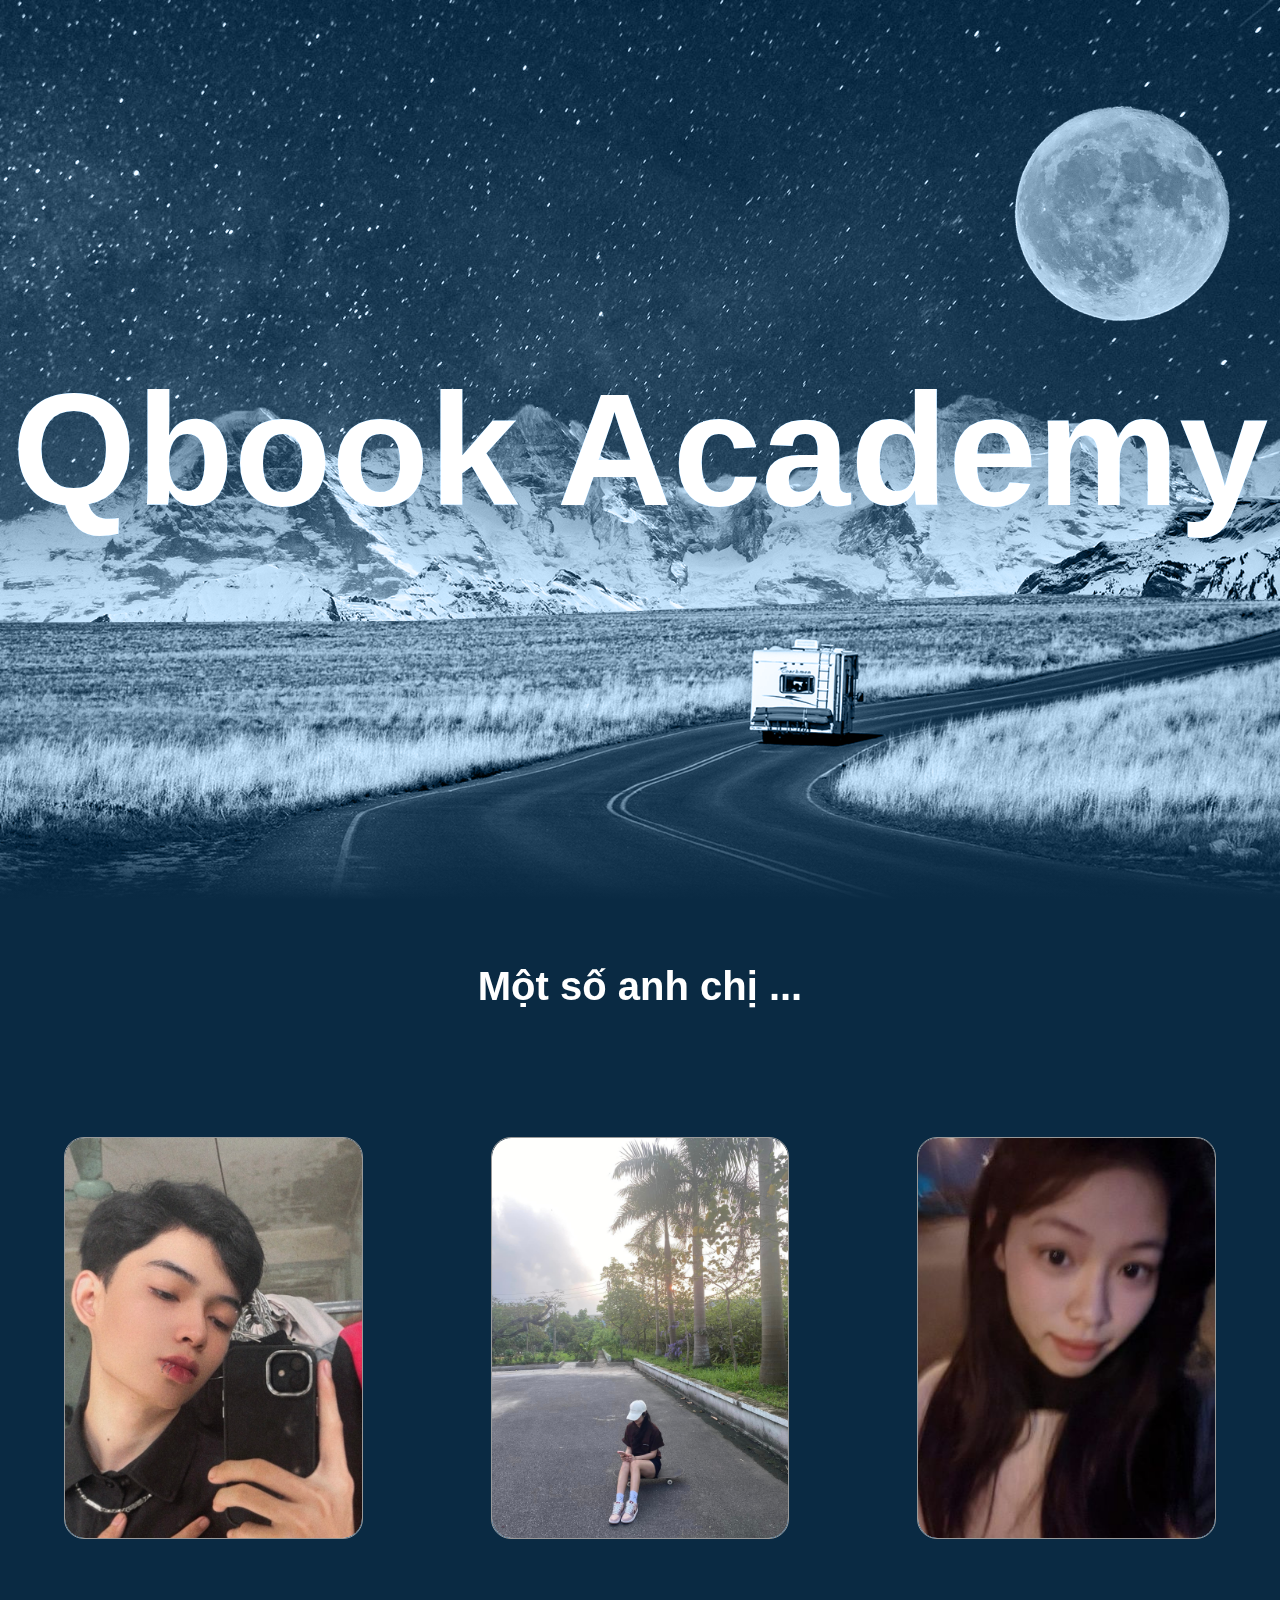
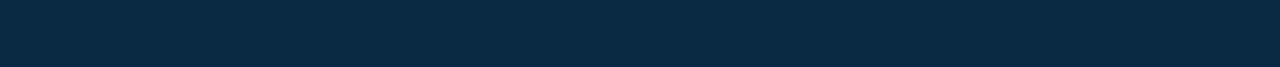
==== index.html @ 32a4f983 "first convert web" ====
<!DOCTYPE html>
<html lang="en">
    <head>
        <meta charset="UTF-8">
        <meta name="viewport" content="width=device-width, initial-scale=1.0">
        <title>Home - Qbook Academy</title>
        <link rel="stylesheet" href="./access/styles.css">
        <link rel="stylesheet" href="./access/fonts/fontawesome-free-6.5.2-web/css/all.min.css">
    </head>
    <body>
        <section>
            <img src="./access/img/bg.jpg" id="bg">
            <img src="./access/img/moon.png" id="moon">
            <img src="./access/img/mountain.png" id="mountain">
            <img src="./access/img/road.png" id="road">
            <h2 id="text">Qbook Academy</h2>
        </section>
        <h2 class="text-introduce">Một số anh chị ...</h2>
        <div style="display: flex; justify-content: center; align-items: center; min-height: 70vh;">
            <div class="card">
                <div class="imgbx">
                    <img src="./access/img/nguyen-van-quy.jpeg" alt="">
                </div>
                <div class="content">
                    <div class="details">
                      <h2>Nguyễn Văn Quý <br><span>Lớp Trưởng Công Nghệ Thông Tin</span></h2>
                      <ul class="sci">
                        <li><a href="https://www.facebook.com/quyngdz24"><i class="fa-brands fa-facebook-f"></i></a></li>
                        <li><a href><i class="fa-brands fa-instagram"></i></a></li>
                        <li><a href><i class="fa-brands fa-linkedin-in"></i></a></li>
                        <li><a href><i class="fa-brands fa-tiktok"></i></a></li>
                      </ul>
                    </div>
                </div>
            </div>
            <div class="card">
                <div class="imgbx">
                    <img src="./access/img/hoang-ly-nit.jpg" alt="">
                </div>
                <div class="content">
                    <div class="details">
                      <h2>Hoàng Lý Lịch <br><span>Lớp Trưởng Kế Toán</span></h2>
                      <ul class="sci">
                        <li><a href="https://www.facebook.com/profile.php?id=100079300309359"><i class="fa-brands fa-facebook-f"></i></a></li>
                        <li><a href><i class="fa-brands fa-instagram"></i></a></li>
                        <li><a href><i class="fa-brands fa-tiktok"></i></a></li>
                        <li><a href><i class="fa-brands fa-linkedin-in"></i></a></li>
                      </ul>
                    </div>
                </div>
            </div>
            <div class="card">
                <div class="imgbx">
                    <img src="./access/img/dao-phuong-hoa.jpg" alt="dao-phuong-hoa">
                </div>
                <div class="content">
                    <div class="details">
                      <h2>Đào Phương Hoa <br><span>Lớp Trưởng Kĩ Thuật Điện</span></h2>
                      <ul class="sci">
                        <li><a href="https://www.facebook.com/phuonghoa04"><i class="fa-brands fa-facebook-f"></i></a></li>
                        <li><a href><i class="fa-brands fa-instagram"></i></a></li>
                        <li><a href><i class="fa-brands fa-tiktok"></i></a></li>
                        <li><a href><i class="fa-brands fa-linkedin-in"></i></a></li>
                      </ul>
                    </div>
                </div>
            </div>
        </div>
        <script src="script.js"></script>
    </body>
</html>
---- access/styles.css ----
/* trang 1 */
* {  
    margin: 0;
    padding: 0;
    font-family: 'Poppins', sans-serif;
}
body {
    background: #0a2a43;
    min-height: 1500px;
}
section {
    position: relative;
    width: 100%;
    height: 100vh;
    overflow: hidden;
    display: flex;
    justify-content: center;
    align-items: center;
}
section img {
    position: absolute;
    top: 0;
    left: 0;
    width: 100%;
    height: 100%;
    object-fit: cover;
    pointer-events: none;
}
section::before {
    content: '';
    position: absolute;
    bottom: 0;
    width: 100%;
    height: 100px;
    background: linear-gradient(to top, #0a2a43, transparent);
    z-index: 10000;
}
section::after {
    content: '';
    position: absolute;
    top: 0;
    left: 0;
    width: 100%;
    height: 100%;
    background: #0a2a43;
    z-index: 10000;
    mix-blend-mode: color;
}
#text {
    position: relative;
    color: #fff;
    font-family: 'Gill Sans', 'Gill Sans MT', Calibri, 'Trebuchet MS', sans-serif;
    font-style: bold;
    font-size: 10em;
    z-index: 1;
}
#road {
    z-index: 2;
}
.text-introduce {
    display: flex;
    justify-content: center;
    align-items: center;
    font-size: 40px;
    color: #fff;
    margin-top: 5%;
}
.card {
    position: relative;
    width: 300px;
    height: 400px;
    background: linear-gradient(to top, #0a5894, transparent);
    border-radius: 20px;
    overflow: hidden;
    border: 1px solid #999;
    margin: 10% 5% 10% 5%;
  }
  
.imgbx {
    position: absolute;
    top: 0;
    left: 0;
    width: 100%;
    height: 100%;
    background: #fff;
    transition: 0.5s;
    transform-origin: top;
    border-radius: 20px;
    overflow: hidden;
}
  
.imgbx img {
    position: absolute;
    top: 0;
    left: 0;
    width: 100%;
    height: 100%;
    object-fit: cover;
}
  
.card:hover .imgbx {
    transform: translateY(30px) scale(0.5);
}
  
.content {
    position: absolute;
    top: 0;
    left: 0;
    width: 100%;
    height: 100%;
    display: flex;
    justify-content: center;
    align-items: flex-end;
    transition: 0.5s;
    padding-bottom: 30px;
    transform: translateY(100%);
}
  
.card:hover .content {
    transform: translateY(0);
}
  
.content .details {
    display: flex;
    justify-content: center;
    align-items: center;
    flex-direction: column;
    text-align: center;
}
  
.content .details h2 {
    color: #fff;
    /* line-height: 1.2em; */
    font-weight: 500;
}
  
.content .details h2 span {
    font-size: 0.6em;
    font-weight: 400;
    color: #03a9f4;
}
  
.sci {
    position: relative;
    display: flex;
    margin: 5px 0 10px 0;
    gap: 8px;
}
  
.sci li {
    list-style: none;
    display: flex;
}
  
.sci li a {
    width: 40px;
    height: 40px;
    display: flex;
    justify-content: center;
    align-items: center;
    background: #294d69;
    font-size: 1.5em;
    border-radius: 50%;
    color: #fff;
    text-decoration: none;
    transition: 0.5s;
}
  
.sci li a:hover {
    background: #03a9f4;
    transform: rotate(360deg);
}
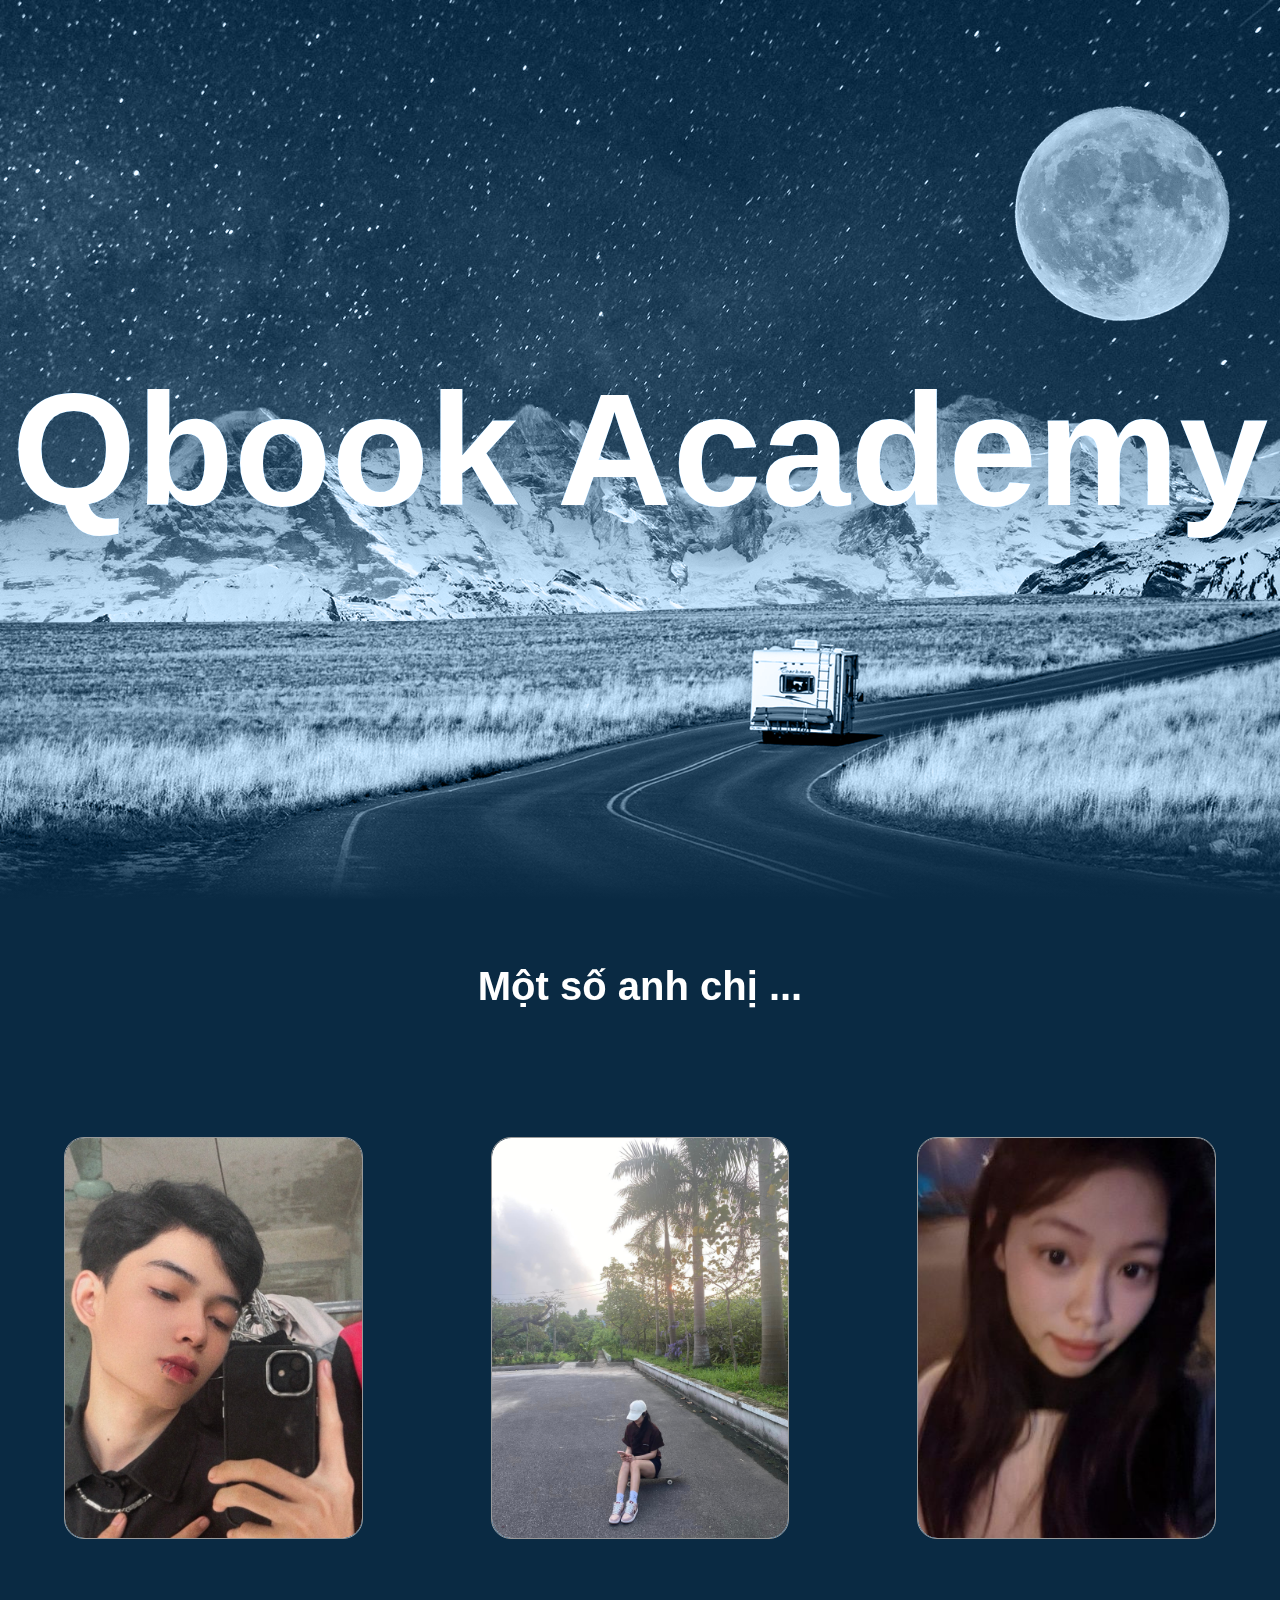
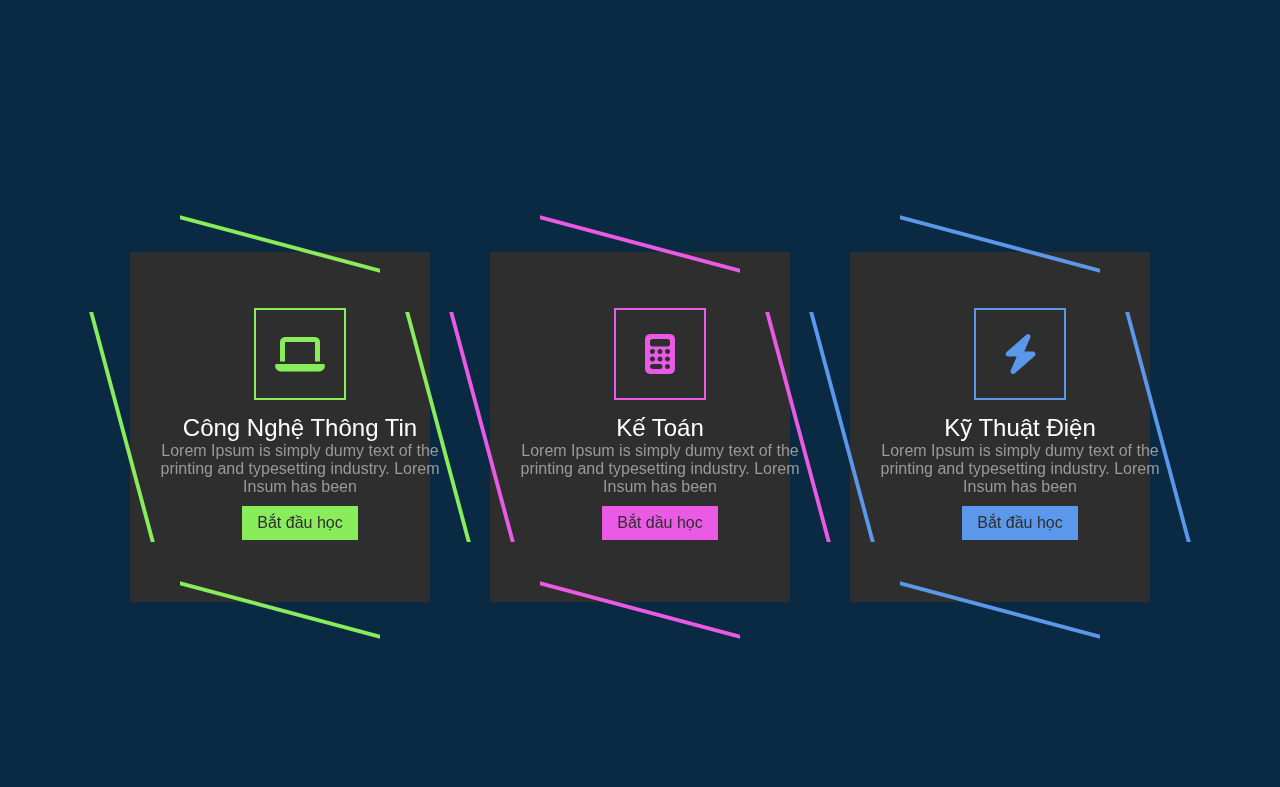
==== commit 3b48ab1b: "first convert web 1" ====
--- a/index.html
+++ b/index.html
@@ -8,6 +8,7 @@
         <link rel="stylesheet" href="./access/fonts/fontawesome-free-6.5.2-web/css/all.min.css">
     </head>
     <body>
+        <!-- heading beautifull -->
         <section>
             <img src="./access/img/bg.jpg" id="bg">
             <img src="./access/img/moon.png" id="moon">
@@ -15,6 +16,8 @@
             <img src="./access/img/road.png" id="road">
             <h2 id="text">Qbook Academy</h2>
         </section>
+
+        <!-- he and she -->
         <h2 class="text-introduce">Một số anh chị ...</h2>
         <div style="display: flex; justify-content: center; align-items: center; min-height: 70vh;">
             <div class="card">
@@ -33,6 +36,7 @@
                     </div>
                 </div>
             </div>
+
             <div class="card">
                 <div class="imgbx">
                     <img src="./access/img/hoang-ly-nit.jpg" alt="">
@@ -49,6 +53,7 @@
                     </div>
                 </div>
             </div>
+
             <div class="card">
                 <div class="imgbx">
                     <img src="./access/img/dao-phuong-hoa.jpg" alt="dao-phuong-hoa">
@@ -66,6 +71,45 @@
                 </div>
             </div>
         </div>
+
+        <!-- course for students -->
+        <div class="main-course">
+            <div class="container-course">
+                <div class="box" style="--clr: #89ec5b;">
+                    <div class="content-cs">
+                        <div class="icon-cs"><i class="fa-solid fa-laptop"></i></div>
+                        <div class="text-cs">
+                            <h3>Công Nghệ Thông Tin</h3>
+                            <p>Lorem Ipsum is simply dumy text of the printing and typesetting industry. Lorem Insum has been</p>
+                            <a href="#">Bắt đầu học</a>
+                        </div>
+                    </div>
+                </div>
+    
+                <div class="box" style="--clr: #eb5ae5;">
+                    <div class="content-cs">
+                        <div class="icon-cs"><i class="fa-solid fa-calculator"></i></div>
+                        <div class="text-cs">
+                            <h3>Kế Toán</h3>
+                            <p>Lorem Ipsum is simply dumy text of the printing and typesetting industry. Lorem Insum has been</p>
+                            <a href="#">Bắt dầu học</a>
+                        </div>
+                    </div>
+                </div>
+    
+                <div class="box" style="--clr: #5b98eb;">
+                    <div class="content-cs">
+                        <div class="icon-cs"><i class="fa-solid fa-bolt"></i></div>
+                        <div class="text-cs">
+                            <h3>Kỹ Thuật Điện</h3>
+                            <p>Lorem Ipsum is simply dumy text of the printing and typesetting industry. Lorem Insum has been</p>
+                            <a href="#">Bắt đầu học</a>
+                        </div>
+                    </div>
+                </div>
+            </div>
+        </div>
+
         <script src="script.js"></script>
     </body>
 </html>--- a/access/styles.css
+++ b/access/styles.css
@@ -169,4 +169,116 @@
 .sci li a:hover {
     background: #03a9f4;
     transform: rotate(360deg);
+}
+.main-course {
+    display: flex;
+    justify-content: space-evenly;
+    align-items: center;
+    min-height: 80vh;
+}
+.container-course {
+    position: relative;
+    display: flex;
+    justify-content: center;
+    align-items: center;
+    flex-wrap: wrap;
+    /* padding: 60px 0; */
+    gap: 60px;
+}
+.container-course .box {
+    position: relative;
+    width: 300px;
+    height: 350px;
+    background: #2e2e2e;
+    justify-content: center;
+    align-items: center;
+}
+.container-course .box .content-cs {
+    position: relative;
+    display: flex;
+    justify-content: center;
+    align-items: center;
+    flex-direction: column;
+    text-align: center;
+    gap: 20px;
+    padding: 0 20px;
+    width: 100%;
+    height: 100%;
+    overflow: hidden;
+}
+.container-course .box .content-cs .icon-cs {
+    color: var(--clr);
+    width: 80px;
+    height: 80px;
+    box-shadow: 0 0 0 4px #2e2e2e, 0 0 0 6px var(--clr);
+    display: flex;
+    justify-content: center;
+    align-items: center;
+    font-size: 2.5em;
+    background: #2e2e2e;
+    transition: 0.5s ease-in-out;
+}
+.container-course .box:hover .content-cs .icon-cs {
+    box-shadow: 0 0 0 4px #2e2e2e, 0 0 0 300px var(--clr);
+    background: var(--clr);
+    color: #2e2e2e;
+}
+.container-course .box .content-cs .text-cs h3 {
+    font-size: 1.5em;
+    color: #fff;
+    font-weight: 500;
+    transition: 0.5s ease-in-out;
+}
+.container-course .box:hover .container-course .text-cs h3 {
+    color: #2e2e2e;
+}
+.container-course .box .content-cs .text-cs p {
+    color: #999;
+    transition: 0.5s ease-in-out;
+}
+.container-course .box:hover .content-cs .text-cs p {
+    color: #2e2e2e;
+}
+.container-course .box .content-cs .text-cs a {
+    position: relative;
+    background: var(--clr);
+    color: #2e2e2e;
+    padding: 8px 15px;
+    display: inline-block;
+    text-decoration: none;
+    font-weight: 500;
+    margin-top: 10px;
+    transition: 0.5s ease-in-out;
+}
+.container-course .box:hover .content-cs .text-cs a {
+    background: #2e2e2e;
+    color: var(--clr);
+}
+.container-course .box::before {
+    content: "";
+    position: absolute;
+    border-top: 4px solid var(--clr);
+    inset: -10px 50px;
+    border-bottom: 4px solid var(--clr);
+    z-index: 1;
+    transform: skewY(15deg);
+    transition: 0.5s ease-in-out;
+}
+.container-course .box:hover::before {
+    transform: skewY(0deg);
+    inset: -10px 40px;
+}
+.container-course .box::after {
+    content: "";
+    position: absolute;
+    border-right: 4px solid var(--clr);
+    inset: 60px -10px;
+    border-left: 4px solid var(--clr);
+    z-index: 1;
+    transform: skew(15deg);
+    transition: 0.5s ease-in-out;
+}
+.container-course .box:hover::after {
+    transform: skew(0deg);
+    inset: 40px -10px;
 }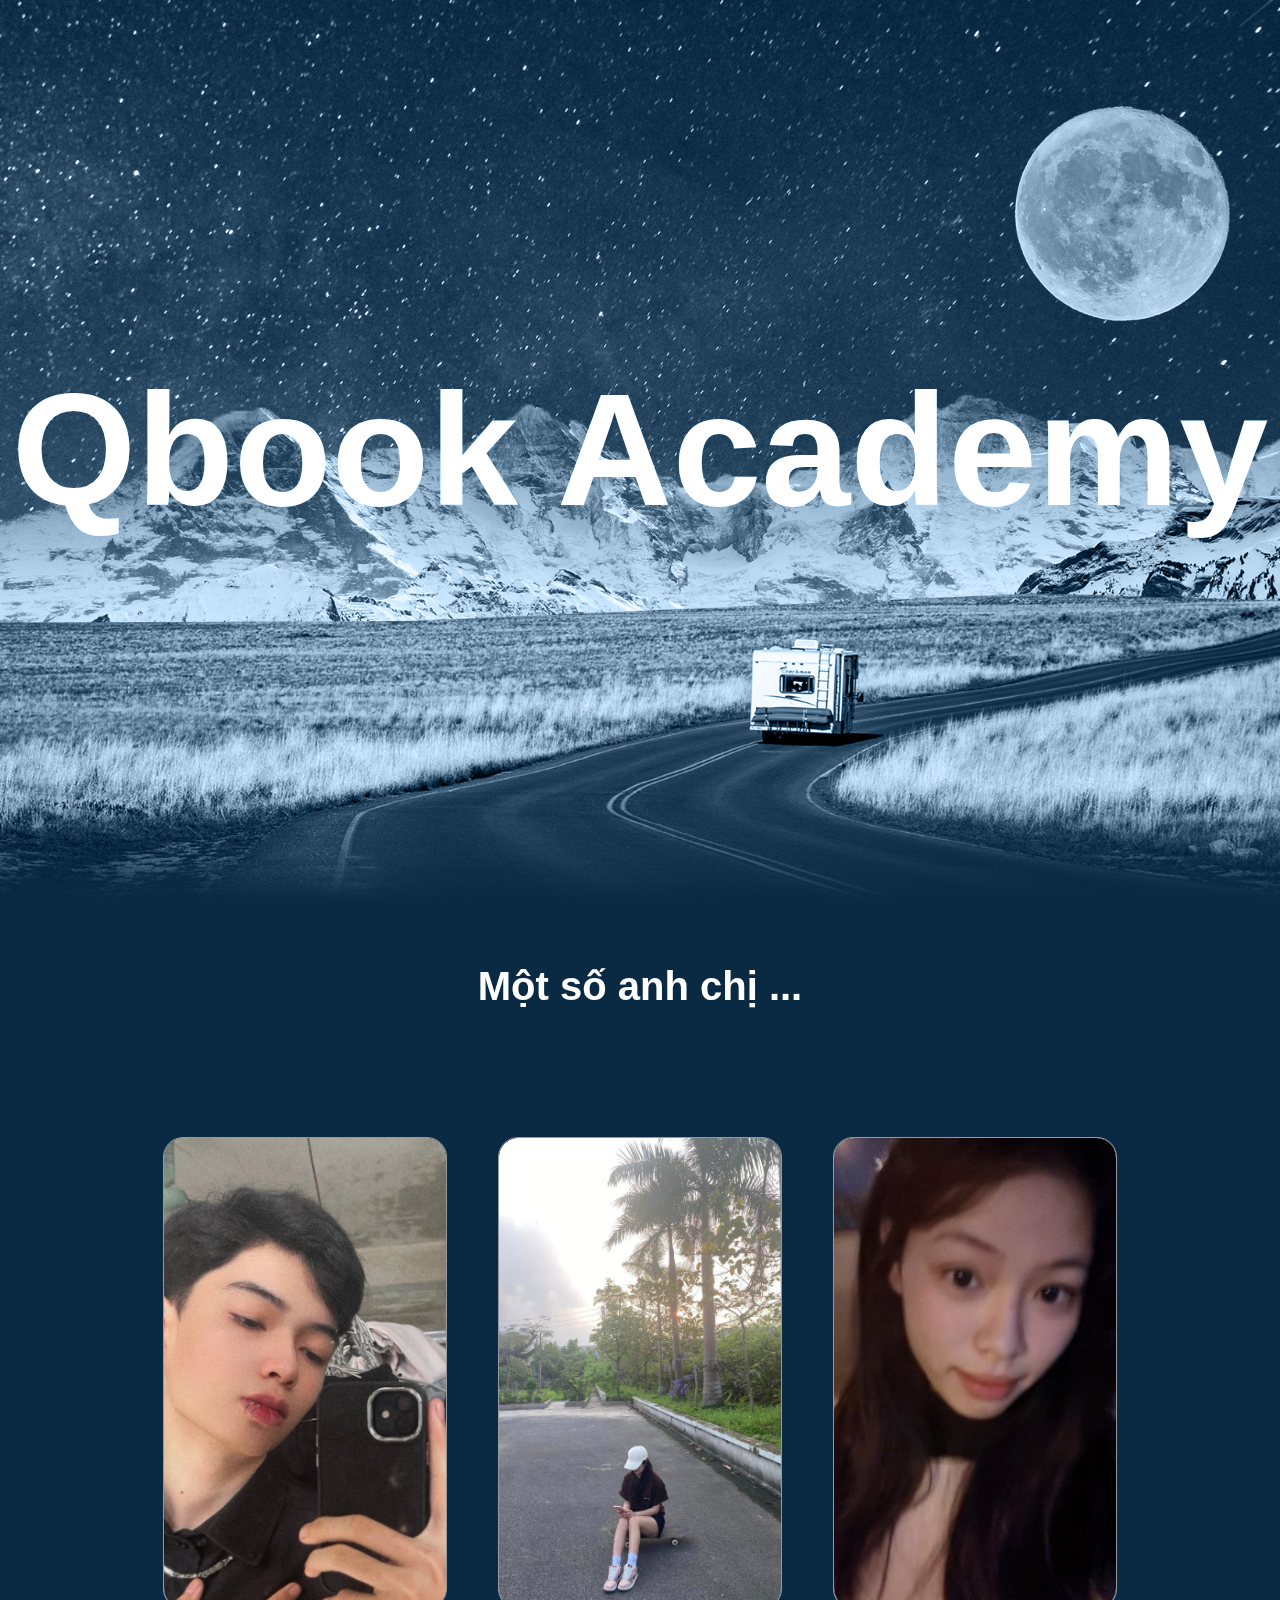
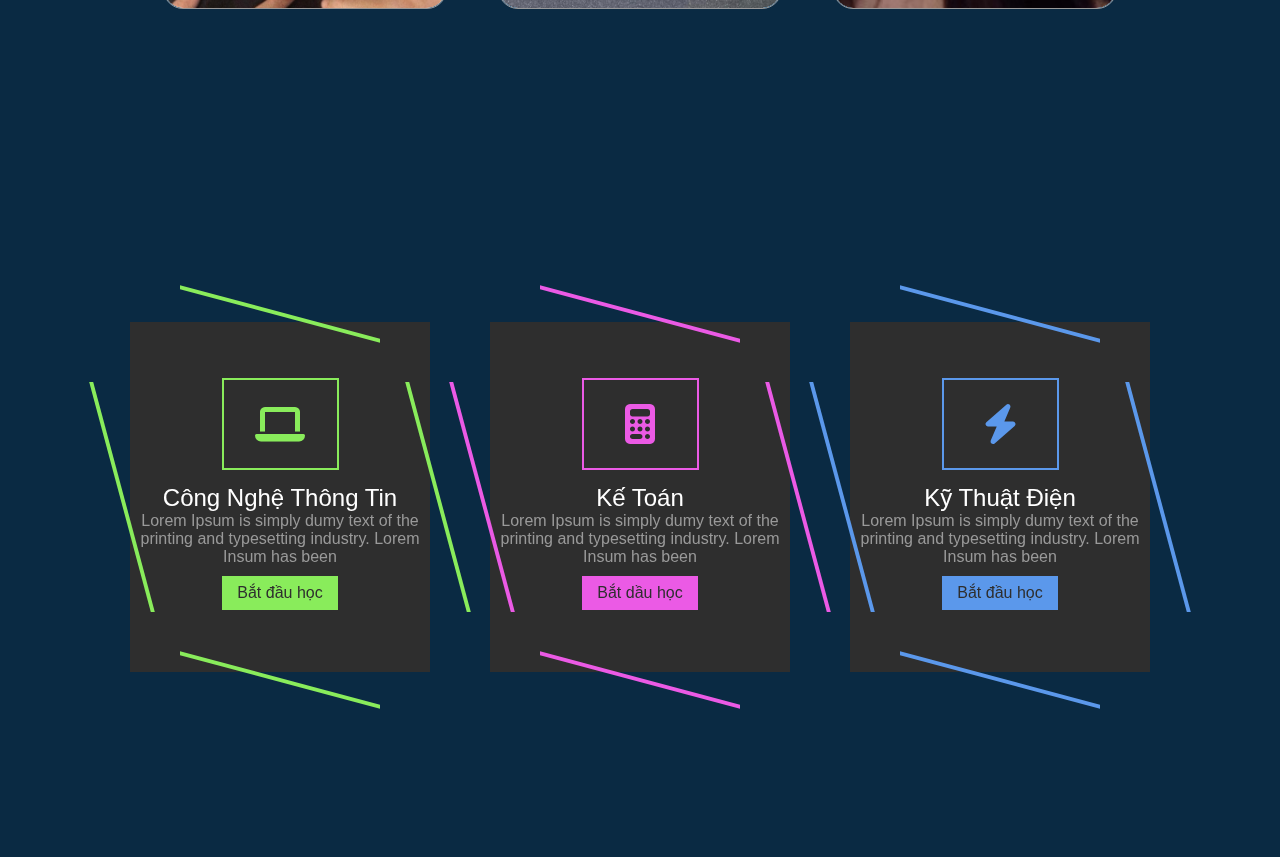
==== commit 62805d03: "upload source code" ====
--- a/index.html
+++ b/index.html
@@ -14,12 +14,12 @@
             <img src="./access/img/moon.png" id="moon">
             <img src="./access/img/mountain.png" id="mountain">
             <img src="./access/img/road.png" id="road">
-            <h2 id="text">Qbook Academy</h2>
+            <h2 id="text-hu">Qbook Academy</h2>
         </section>
 
         <!-- he and she -->
         <h2 class="text-introduce">Một số anh chị ...</h2>
-        <div style="display: flex; justify-content: center; align-items: center; min-height: 70vh;">
+        <div class="convert-card">
             <div class="card">
                 <div class="imgbx">
                     <img src="./access/img/nguyen-van-quy.jpeg" alt="">
--- a/access/styles.css
+++ b/access/styles.css
@@ -46,7 +46,7 @@
     z-index: 10000;
     mix-blend-mode: color;
 }
-#text {
+#text-hu {
     position: relative;
     color: #fff;
     font-family: 'Gill Sans', 'Gill Sans MT', Calibri, 'Trebuchet MS', sans-serif;
@@ -65,15 +65,21 @@
     color: #fff;
     margin-top: 5%;
 }
+.convert-card {
+    display: flex; 
+    justify-content: center; 
+    align-items: center; 
+    min-height: 70vh;
+}
 .card {
     position: relative;
-    width: 300px;
-    height: 400px;
+    width: 22%;
+    height: 470px;
     background: linear-gradient(to top, #0a5894, transparent);
     border-radius: 20px;
     overflow: hidden;
     border: 1px solid #999;
-    margin: 10% 5% 10% 5%;
+    margin: 10% 2%;
   }
   
 .imgbx {
@@ -182,7 +188,6 @@
     justify-content: center;
     align-items: center;
     flex-wrap: wrap;
-    /* padding: 60px 0; */
     gap: 60px;
 }
 .container-course .box {
@@ -190,8 +195,6 @@
     width: 300px;
     height: 350px;
     background: #2e2e2e;
-    justify-content: center;
-    align-items: center;
 }
 .container-course .box .content-cs {
     position: relative;
@@ -201,14 +204,13 @@
     flex-direction: column;
     text-align: center;
     gap: 20px;
-    padding: 0 20px;
     width: 100%;
     height: 100%;
     overflow: hidden;
 }
 .container-course .box .content-cs .icon-cs {
     color: var(--clr);
-    width: 80px;
+    width: 35%;
     height: 80px;
     box-shadow: 0 0 0 4px #2e2e2e, 0 0 0 6px var(--clr);
     display: flex;
@@ -281,4 +283,61 @@
 .container-course .box:hover::after {
     transform: skew(0deg);
     inset: 40px -10px;
+}
+/* Mobile: width < 740px */
+@media only screen and (max-width: 46.1875em) {
+    #text-hu {
+        font-size: 40px;
+    }
+    .text-introduce {
+        font-size: 20px;
+    }
+    .convert-card {
+        display: block;
+        margin: 20px 9%;
+    }    
+    .card {
+        width: 80%;
+        height: 350px;
+        margin: 20% 12% 25% 12%;
+    }
+    .container-course .box {
+        width: 240px;
+    }
+    .container-course .box .content-cs .text-cs h3 {
+        font-size: 20px;
+        margin-bottom: 10px;
+    }
+    .container-course .box .content-cs .text-cs p {
+        font-size: 12px;
+        line-height: 18px;
+    }
+    
+}
+/* Table: width >= 740px and width < 1024px */
+@media only screen and (min-width: 46.25em) and (max-width: 63.9375em) {
+    #text-hu {
+        font-size: 80px;
+    }
+    .text-introduce {
+        font-size: 40px;
+    }
+    .convert-card {
+        margin: 20px 9%;
+    }    
+    .card {
+        width: 80%;
+        height: 350px;
+    }
+    .container-course .box {
+        width: 260px;
+    }
+    .container-course .box .content-cs .text-cs h3 {
+        font-size: 20px;
+        margin-bottom: 10px;
+    }
+    .container-course .box .content-cs .text-cs p {
+        font-size: 16px;
+        line-height: 20px;
+    }
 }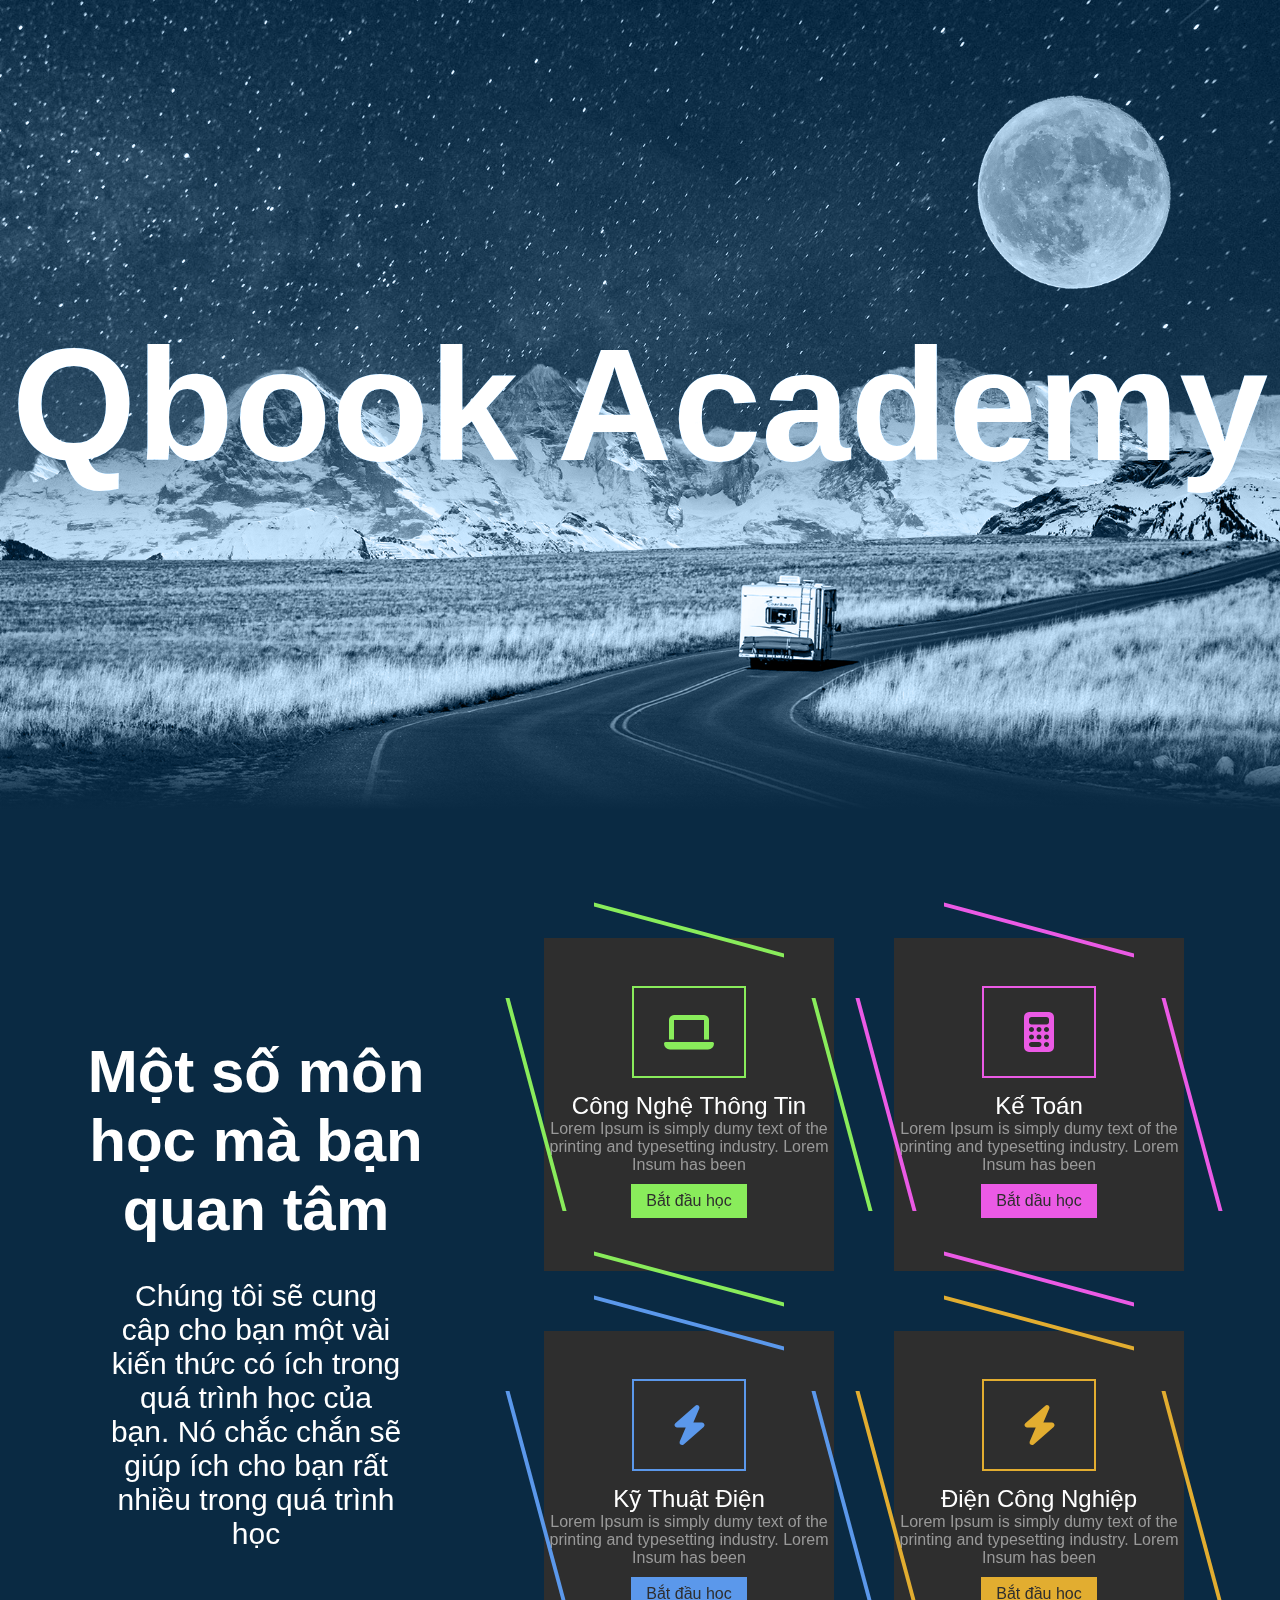
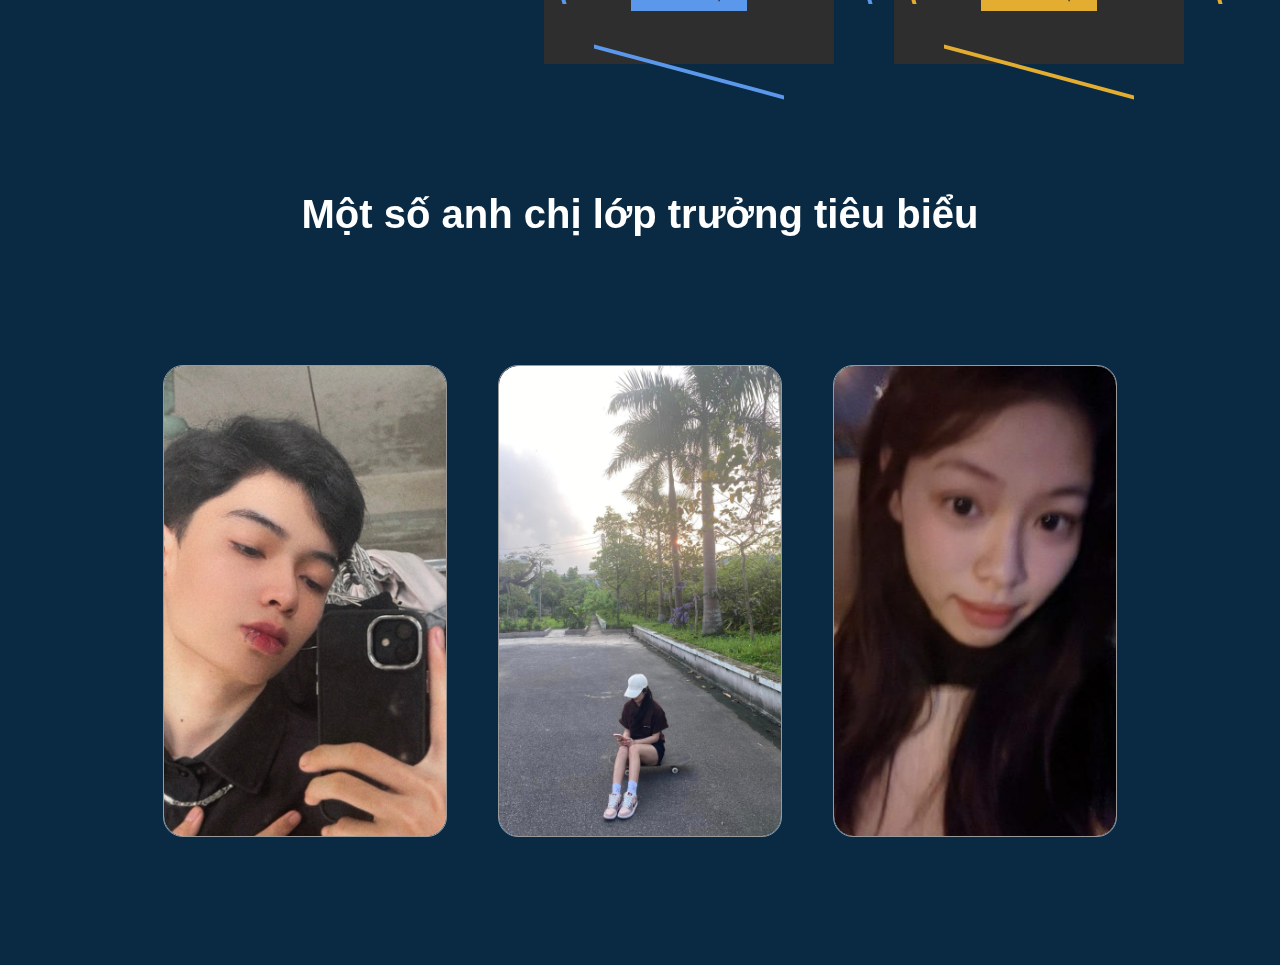
==== commit 02e4c417: "upload source code 2" ====
--- a/index.html
+++ b/index.html
@@ -16,9 +16,62 @@
             <img src="./access/img/road.png" id="road">
             <h2 id="text-hu">Qbook Academy</h2>
         </section>
+        
+        <!-- course for students -->
+        <div class="main-course">
+            <div class="text-course colum-4">
+                <h2>Một số môn học mà bạn quan tâm </h2>
+                <p>Chúng tôi sẽ cung câp cho bạn một vài kiến thức có ích trong quá trình học của bạn. 
+                    Nó chắc chắn sẽ giúp ích cho bạn rất nhiều trong quá trình học </p>
+            </div>
+            <div class="container-course colum-6">
+                <div class="box" style="--clr: #89ec5b;">
+                    <div class="content-cs">
+                        <div class="icon-cs"><i class="fa-solid fa-laptop"></i></div>
+                        <div class="text-cs">
+                            <h3>Công Nghệ Thông Tin</h3>
+                            <p>Lorem Ipsum is simply dumy text of the printing and typesetting industry. Lorem Insum has been</p>
+                            <a href="#">Bắt đầu học</a>
+                        </div>
+                    </div>
+                </div>
+                
+                <div class="box" style="--clr: #eb5ae5;">
+                    <div class="content-cs">
+                        <div class="icon-cs"><i class="fa-solid fa-calculator"></i></div>
+                        <div class="text-cs">
+                            <h3>Kế Toán</h3>
+                            <p>Lorem Ipsum is simply dumy text of the printing and typesetting industry. Lorem Insum has been</p>
+                            <a href="#">Bắt dầu học</a>
+                        </div>
+                    </div>
+                </div>
+                
+                <div class="box" style="--clr: #5b98eb;">
+                    <div class="content-cs">
+                        <div class="icon-cs"><i class="fa-solid fa-bolt"></i></div>
+                        <div class="text-cs">
+                            <h3>Kỹ Thuật Điện</h3>
+                            <p>Lorem Ipsum is simply dumy text of the printing and typesetting industry. Lorem Insum has been</p>
+                            <a href="#">Bắt đầu học</a>
+                        </div>
+                    </div>
+                </div>
+                <div class="box" style="--clr: #e2ad30;">
+                    <div class="content-cs">
+                        <div class="icon-cs"><i class="fa-solid fa-bolt"></i></div>
+                        <div class="text-cs">
+                            <h3>Điện Công Nghiệp</h3>
+                            <p>Lorem Ipsum is simply dumy text of the printing and typesetting industry. Lorem Insum has been</p>
+                            <a href="#">Bắt đầu học</a>
+                        </div>
+                    </div>
+                </div>
+            </div>
+        </div>
 
         <!-- he and she -->
-        <h2 class="text-introduce">Một số anh chị ...</h2>
+        <h2 class="text-introduce">Một số anh chị lớp trưởng tiêu biểu</h2>
         <div class="convert-card">
             <div class="card">
                 <div class="imgbx">
@@ -36,7 +89,7 @@
                     </div>
                 </div>
             </div>
-
+    
             <div class="card">
                 <div class="imgbx">
                     <img src="./access/img/hoang-ly-nit.jpg" alt="">
@@ -53,7 +106,7 @@
                     </div>
                 </div>
             </div>
-
+    
             <div class="card">
                 <div class="imgbx">
                     <img src="./access/img/dao-phuong-hoa.jpg" alt="dao-phuong-hoa">
@@ -71,45 +124,7 @@
                 </div>
             </div>
         </div>
-
-        <!-- course for students -->
-        <div class="main-course">
-            <div class="container-course">
-                <div class="box" style="--clr: #89ec5b;">
-                    <div class="content-cs">
-                        <div class="icon-cs"><i class="fa-solid fa-laptop"></i></div>
-                        <div class="text-cs">
-                            <h3>Công Nghệ Thông Tin</h3>
-                            <p>Lorem Ipsum is simply dumy text of the printing and typesetting industry. Lorem Insum has been</p>
-                            <a href="#">Bắt đầu học</a>
-                        </div>
-                    </div>
-                </div>
-    
-                <div class="box" style="--clr: #eb5ae5;">
-                    <div class="content-cs">
-                        <div class="icon-cs"><i class="fa-solid fa-calculator"></i></div>
-                        <div class="text-cs">
-                            <h3>Kế Toán</h3>
-                            <p>Lorem Ipsum is simply dumy text of the printing and typesetting industry. Lorem Insum has been</p>
-                            <a href="#">Bắt dầu học</a>
-                        </div>
-                    </div>
-                </div>
-    
-                <div class="box" style="--clr: #5b98eb;">
-                    <div class="content-cs">
-                        <div class="icon-cs"><i class="fa-solid fa-bolt"></i></div>
-                        <div class="text-cs">
-                            <h3>Kỹ Thuật Điện</h3>
-                            <p>Lorem Ipsum is simply dumy text of the printing and typesetting industry. Lorem Insum has been</p>
-                            <a href="#">Bắt đầu học</a>
-                        </div>
-                    </div>
-                </div>
-            </div>
-        </div>
-
+        
         <script src="script.js"></script>
     </body>
-</html>+    </html>--- a/access/styles.css
+++ b/access/styles.css
@@ -11,11 +11,12 @@
 section {
     position: relative;
     width: 100%;
-    height: 100vh;
+    height: 90vh;
     overflow: hidden;
     display: flex;
     justify-content: center;
     align-items: center;
+    margin-bottom: 50px;
 }
 section img {
     position: absolute;
@@ -178,10 +179,24 @@
 }
 .main-course {
     display: flex;
-    justify-content: space-evenly;
+    justify-content: center;
     align-items: center;
     min-height: 80vh;
-}
+    margin: 10% 0 10% 0;
+}
+.text-course h2 {
+    color: #fff;
+    font-size: 60px;
+    text-align: center;
+    margin: 0 6%;
+}
+.text-course p {
+    color: #fff;
+    font-size: 30px;
+    text-align: center;
+    margin: 35px 75px 15px 75px;
+}
+
 .container-course {
     position: relative;
     display: flex;
@@ -192,8 +207,8 @@
 }
 .container-course .box {
     position: relative;
-    width: 300px;
-    height: 350px;
+    width: 290px;
+    height: 333px;
     background: #2e2e2e;
 }
 .container-course .box .content-cs {
@@ -291,7 +306,9 @@
     }
     .text-introduce {
         font-size: 20px;
-    }
+        margin-top: 25%;
+    }
+
     .convert-card {
         display: block;
         margin: 20px 9%;
@@ -312,7 +329,17 @@
         font-size: 12px;
         line-height: 18px;
     }
-    
+    .main-course {
+        display: block;
+        margin: 0;
+    }
+    .text-course h2 {
+        font-size: 20px;
+    }
+    .text-course p {
+        font-size: 16px;
+        margin-bottom: 30%;
+    }
 }
 /* Table: width >= 740px and width < 1024px */
 @media only screen and (min-width: 46.25em) and (max-width: 63.9375em) {
@@ -323,12 +350,23 @@
         font-size: 40px;
     }
     .convert-card {
-        margin: 20px 9%;
+        margin: 0 9% 20px 9%;
     }    
     .card {
         width: 80%;
         height: 350px;
     }
+    .main-course {
+        display: block;
+        margin: 0;
+    }
+    .text-course h2 {
+        font-size: 30px;
+    }
+    .text-course p {
+        font-size: 20px;
+        margin-bottom: 10%;
+    }
     .container-course .box {
         width: 260px;
     }
@@ -340,4 +378,14 @@
         font-size: 16px;
         line-height: 20px;
     }
+}
+
+/* Pc: width >= 1024 */
+@media only screen and (min-width: 1024px) {
+    .colum-4 {
+        width: 35%;
+    }
+    .colum-6 {
+        width: 60%;
+    }
 }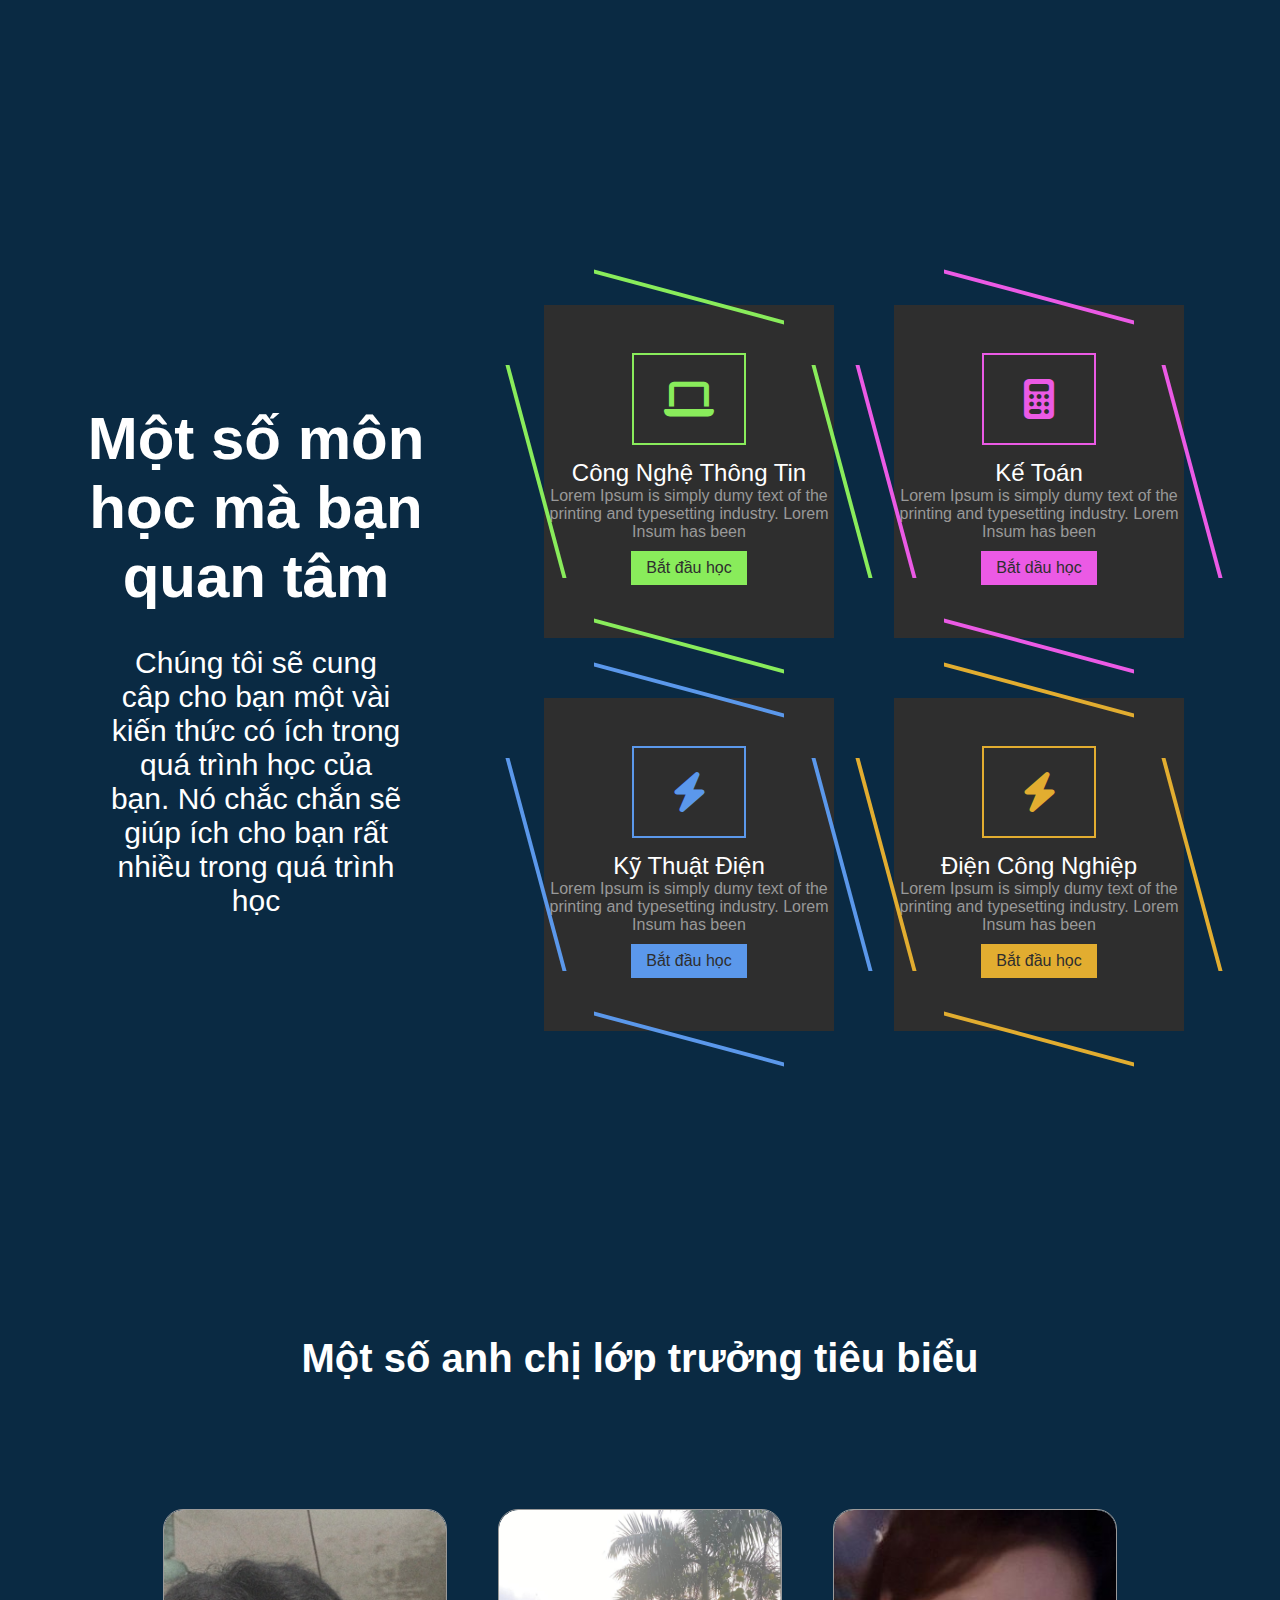
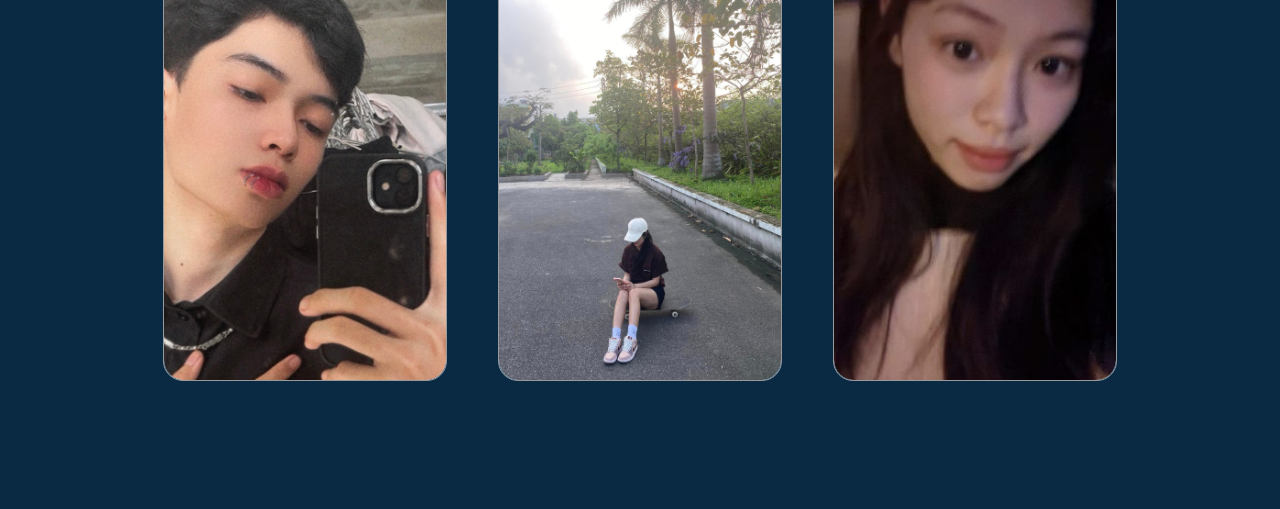
==== commit ee934833: "upload source code 3" ====
--- a/index.html
+++ b/index.html
@@ -8,15 +8,6 @@
         <link rel="stylesheet" href="./access/fonts/fontawesome-free-6.5.2-web/css/all.min.css">
     </head>
     <body>
-        <!-- heading beautifull -->
-        <section>
-            <img src="./access/img/bg.jpg" id="bg">
-            <img src="./access/img/moon.png" id="moon">
-            <img src="./access/img/mountain.png" id="mountain">
-            <img src="./access/img/road.png" id="road">
-            <h2 id="text-hu">Qbook Academy</h2>
-        </section>
-        
         <!-- course for students -->
         <div class="main-course">
             <div class="text-course colum-4">
--- a/access/styles.css
+++ b/access/styles.css
@@ -7,56 +7,6 @@
 body {
     background: #0a2a43;
     min-height: 1500px;
-}
-section {
-    position: relative;
-    width: 100%;
-    height: 90vh;
-    overflow: hidden;
-    display: flex;
-    justify-content: center;
-    align-items: center;
-    margin-bottom: 50px;
-}
-section img {
-    position: absolute;
-    top: 0;
-    left: 0;
-    width: 100%;
-    height: 100%;
-    object-fit: cover;
-    pointer-events: none;
-}
-section::before {
-    content: '';
-    position: absolute;
-    bottom: 0;
-    width: 100%;
-    height: 100px;
-    background: linear-gradient(to top, #0a2a43, transparent);
-    z-index: 10000;
-}
-section::after {
-    content: '';
-    position: absolute;
-    top: 0;
-    left: 0;
-    width: 100%;
-    height: 100%;
-    background: #0a2a43;
-    z-index: 10000;
-    mix-blend-mode: color;
-}
-#text-hu {
-    position: relative;
-    color: #fff;
-    font-family: 'Gill Sans', 'Gill Sans MT', Calibri, 'Trebuchet MS', sans-serif;
-    font-style: bold;
-    font-size: 10em;
-    z-index: 1;
-}
-#road {
-    z-index: 2;
 }
 .text-introduce {
     display: flex;
@@ -137,7 +87,6 @@
   
 .content .details h2 {
     color: #fff;
-    /* line-height: 1.2em; */
     font-weight: 500;
 }
   
@@ -181,8 +130,9 @@
     display: flex;
     justify-content: center;
     align-items: center;
-    min-height: 80vh;
+    min-height: 120vh;
     margin: 10% 0 10% 0;
+    transition: 0.1s ease-in-out;
 }
 .text-course h2 {
     color: #fff;
@@ -298,6 +248,61 @@
 .container-course .box:hover::after {
     transform: skew(0deg);
     inset: 40px -10px;
+}
+@layer componont {
+    .text-course h2,
+    .text-course p {
+        animation: 0.5s ease-in-out;
+        animation-timeline: view();
+    }
+    .text-course h2,
+    .text-course p {
+        animation-name: textOutLeft;
+    }
+    .text-introduce {
+        animation: 0.5s ease-in-out;
+        animation-timeline: view();
+    }
+    .text-introduce {
+        animation-name: blurFadeIn;
+    }
+    .container-course {
+        animation: 0.5s ease;
+        animation-timeline: view();
+    }
+    .container-course {
+        animation-name: opaCity;
+    }
+}
+@keyframes blurFadeIn {
+    0% {
+        transform: scale(2);
+        opacity: 0;
+        filter: blur(5px);
+    }
+    100% {
+        transform: scale(1);
+        opacity: 1;
+        filter: blur(0);
+    }
+}
+@keyframes textOutLeft {
+    0% {
+        transform: translateX(-90%);
+    }
+    100% {
+        transform: translateX(10%);
+    }
+}
+@keyframes opaCity {
+    0% {
+        opacity: 0;
+        transform: scale(60%);
+    }
+    100% {
+        opacity: 1;
+        transform: scale(100%);
+    }
 }
 /* Mobile: width < 740px */
 @media only screen and (max-width: 46.1875em) {
@@ -335,11 +340,13 @@
     }
     .text-course h2 {
         font-size: 20px;
+        margin-top: 30px;
     }
     .text-course p {
         font-size: 16px;
         margin-bottom: 30%;
     }
+    
 }
 /* Table: width >= 740px and width < 1024px */
 @media only screen and (min-width: 46.25em) and (max-width: 63.9375em) {
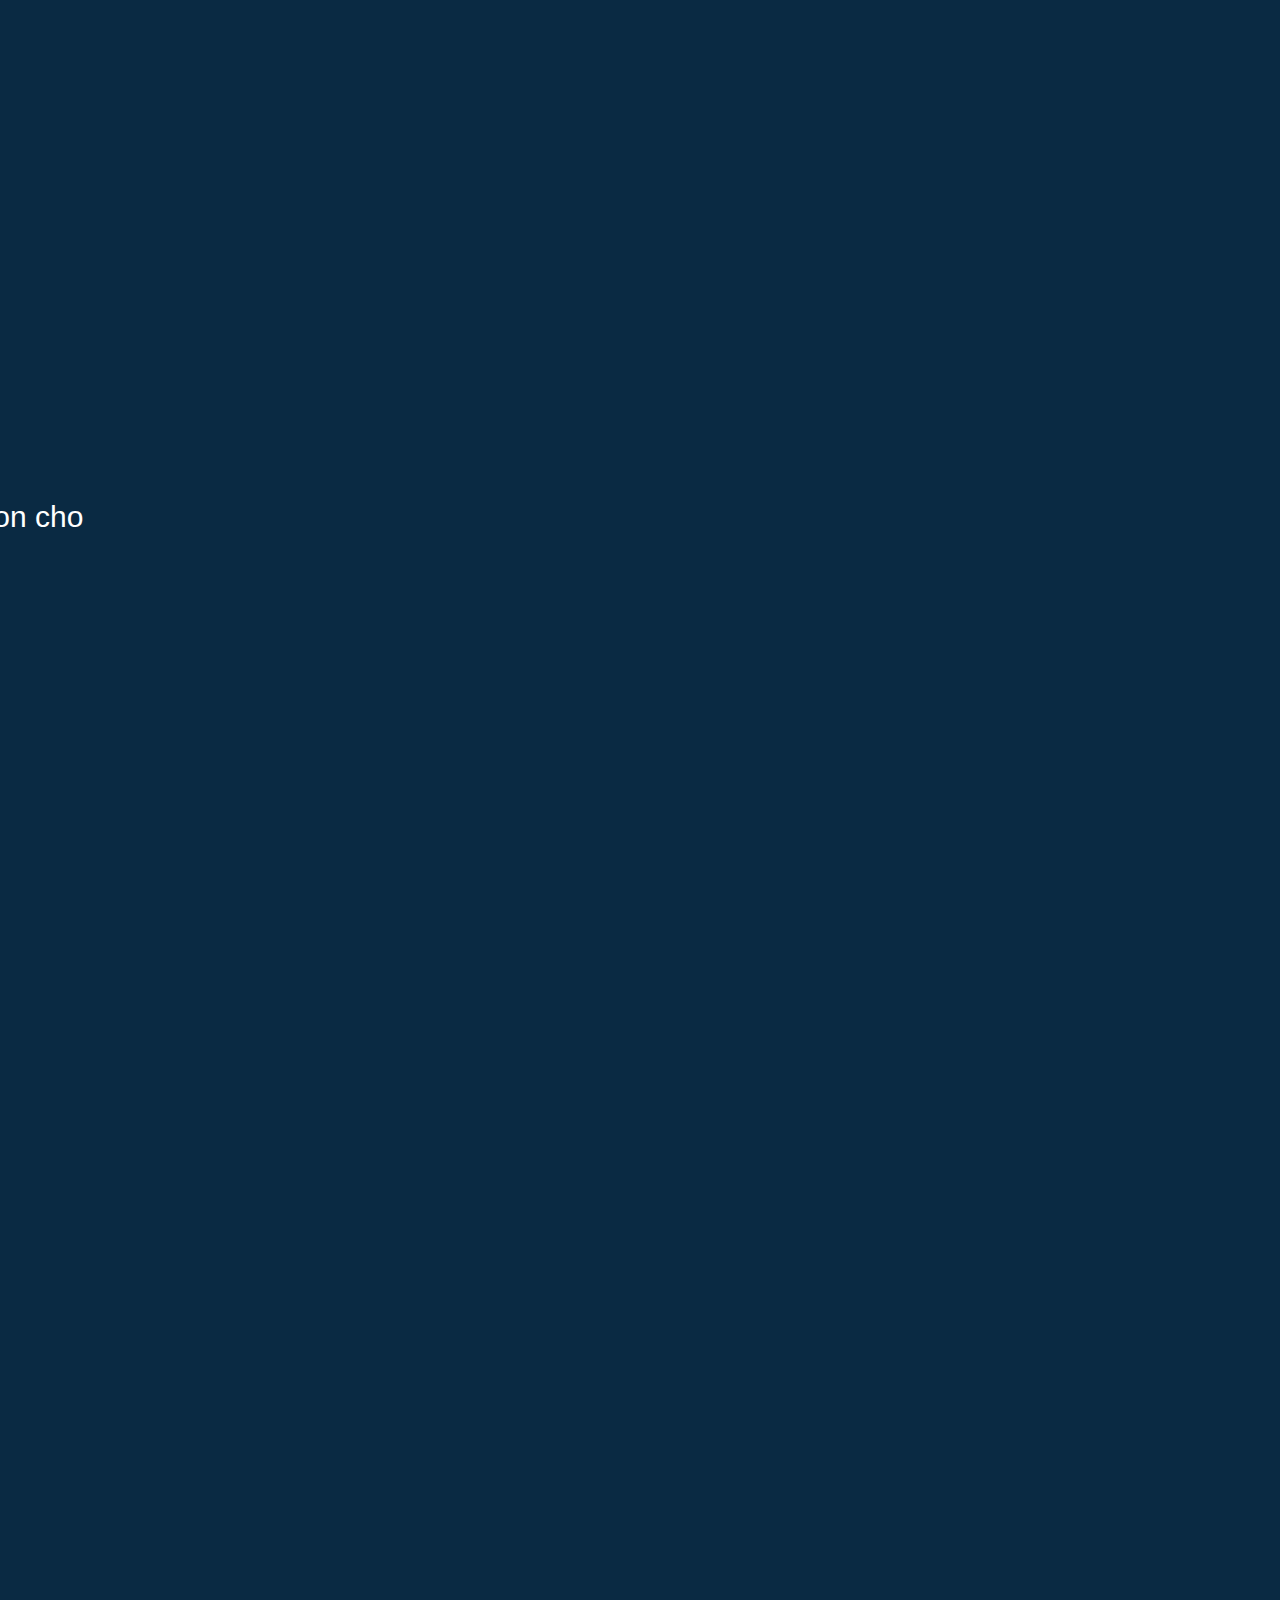
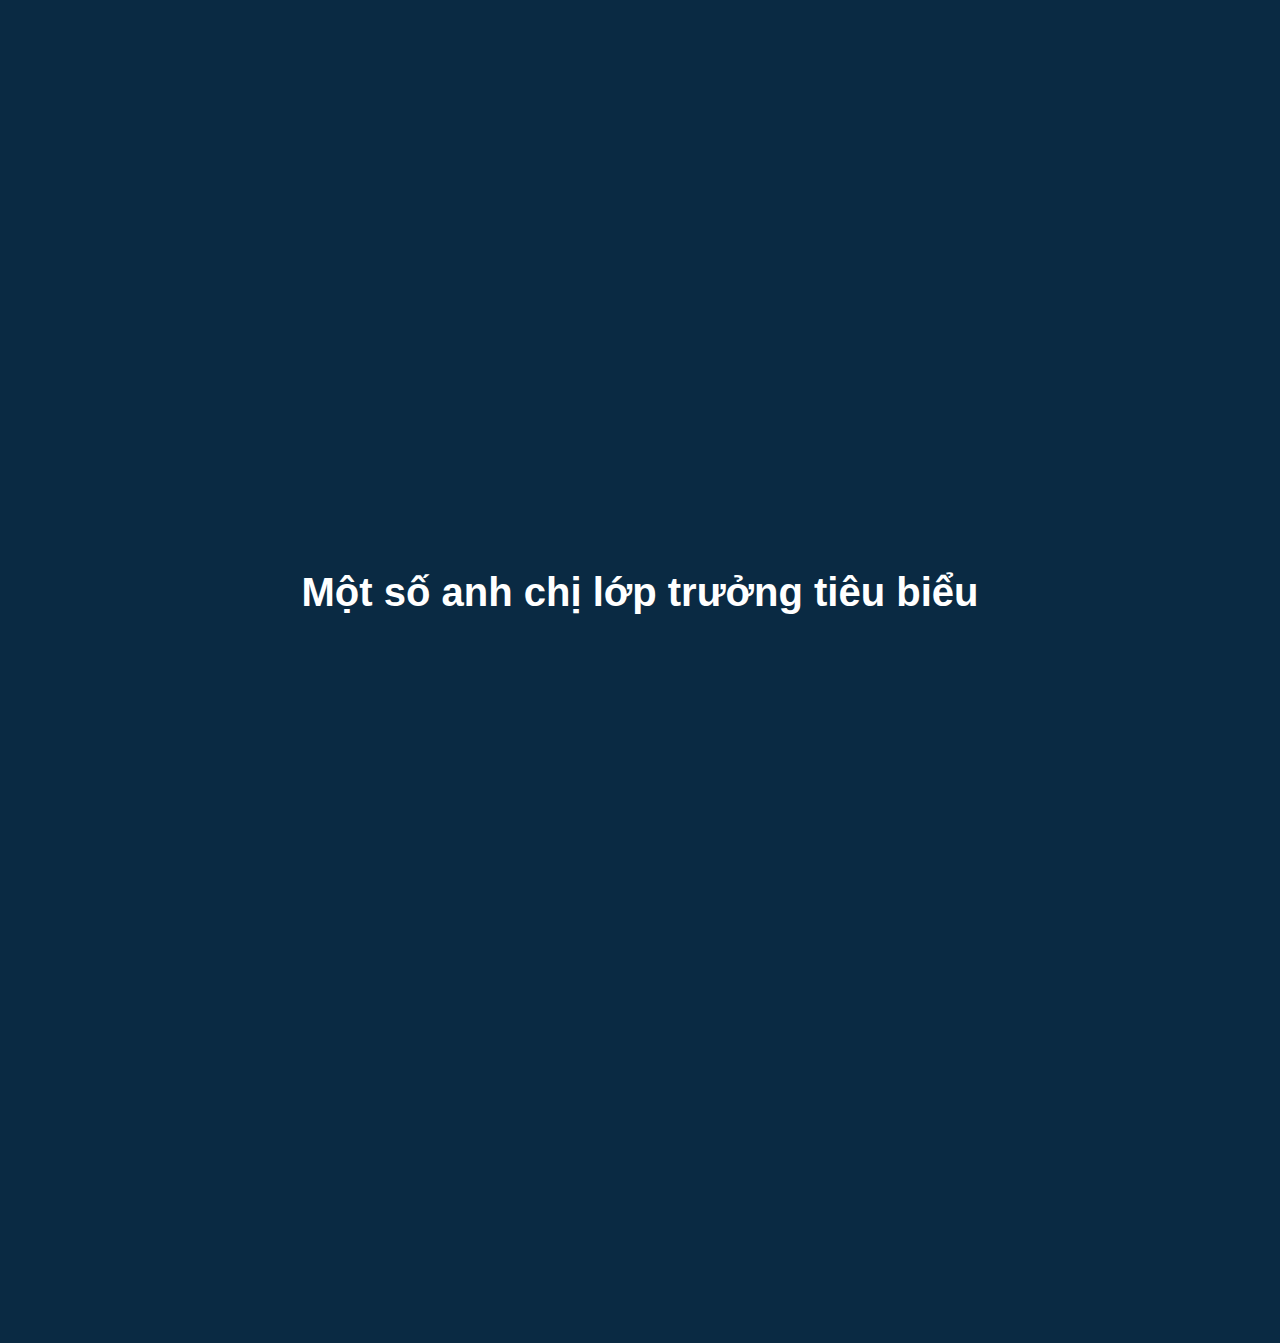
==== commit 0af0b143: "upload source code 4" ====
--- a/index.html
+++ b/index.html
@@ -8,14 +8,20 @@
         <link rel="stylesheet" href="./access/fonts/fontawesome-free-6.5.2-web/css/all.min.css">
     </head>
     <body>
+        <!-- heading beautiful-layout -->
+        <section class="heading-top left-to-right show-on-scroll" style="height: 50vh;">
+            <h1 >QBOOK ACADEMY</h1>
+            <h1>Social Media Web For Students</h1>
+            <div class="description">Day 16 tu duy viet thuat toan don gian chi 15 phut ai cung tu code dc animation cho rieng minh</div>
+        </section>
         <!-- course for students -->
         <div class="main-course">
-            <div class="text-course colum-4">
-                <h2>Một số môn học mà bạn quan tâm </h2>
-                <p>Chúng tôi sẽ cung câp cho bạn một vài kiến thức có ích trong quá trình học của bạn. 
-                    Nó chắc chắn sẽ giúp ích cho bạn rất nhiều trong quá trình học </p>
+            <div class="text-course show-on-scroll left-to-right colum-4">
+                    <h2>Một số môn học mà bạn quan tâm </h2>
+                    <p>Chúng tôi sẽ cung câp cho bạn một vài kiến thức có ích trong quá trình học của bạn. 
+                        Nó chắc chắn sẽ giúp ích cho bạn rất nhiều trong quá trình học </p>
             </div>
-            <div class="container-course colum-6">
+            <div class="container-course colum-6 show-on-scroll right-to-left">
                 <div class="box" style="--clr: #89ec5b;">
                     <div class="content-cs">
                         <div class="icon-cs"><i class="fa-solid fa-laptop"></i></div>
@@ -64,7 +70,7 @@
         <!-- he and she -->
         <h2 class="text-introduce">Một số anh chị lớp trưởng tiêu biểu</h2>
         <div class="convert-card">
-            <div class="card">
+            <div class="card show-on-scroll zoom">
                 <div class="imgbx">
                     <img src="./access/img/nguyen-van-quy.jpeg" alt="">
                 </div>
@@ -81,7 +87,7 @@
                 </div>
             </div>
     
-            <div class="card">
+            <div class="card show-on-scroll zoom">
                 <div class="imgbx">
                     <img src="./access/img/hoang-ly-nit.jpg" alt="">
                 </div>
@@ -98,7 +104,7 @@
                 </div>
             </div>
     
-            <div class="card">
+            <div class="card show-on-scroll zoom">
                 <div class="imgbx">
                     <img src="./access/img/dao-phuong-hoa.jpg" alt="dao-phuong-hoa">
                 </div>
--- a/access/styles.css
+++ b/access/styles.css
@@ -7,6 +7,16 @@
 body {
     background: #0a2a43;
     min-height: 1500px;
+}
+.heading-top {
+    color: #fff;
+    margin: 30% 0 0 10%;
+}
+.heading-top h1 {
+    font-size: 50px;
+}
+.heading-top .description {
+    font-size: 30px;
 }
 .text-introduce {
     display: flex;
@@ -249,29 +259,34 @@
     transform: skew(0deg);
     inset: 40px -10px;
 }
+.left-to-right {
+    transform: translateX(-100%);
+    transition: 1s;
+}
+.left-to-right.start {
+    transform: translateX(0);
+}
+.right-to-left {
+    transform: translate(200%);
+    transition: 1s;
+}
+.right-to-left.start {
+    transform: translateX(0);
+}
+.zoom {
+    transform: scale(0);
+    transition: 1s;
+}
+.zoom.start {
+    transform: scale(1);
+}
 @layer componont {
-    .text-course h2,
-    .text-course p {
-        animation: 0.5s ease-in-out;
-        animation-timeline: view();
-    }
-    .text-course h2,
-    .text-course p {
-        animation-name: textOutLeft;
-    }
     .text-introduce {
         animation: 0.5s ease-in-out;
         animation-timeline: view();
     }
     .text-introduce {
         animation-name: blurFadeIn;
-    }
-    .container-course {
-        animation: 0.5s ease;
-        animation-timeline: view();
-    }
-    .container-course {
-        animation-name: opaCity;
     }
 }
 @keyframes blurFadeIn {
@@ -284,24 +299,6 @@
         transform: scale(1);
         opacity: 1;
         filter: blur(0);
-    }
-}
-@keyframes textOutLeft {
-    0% {
-        transform: translateX(-90%);
-    }
-    100% {
-        transform: translateX(10%);
-    }
-}
-@keyframes opaCity {
-    0% {
-        opacity: 0;
-        transform: scale(60%);
-    }
-    100% {
-        opacity: 1;
-        transform: scale(100%);
     }
 }
 /* Mobile: width < 740px */
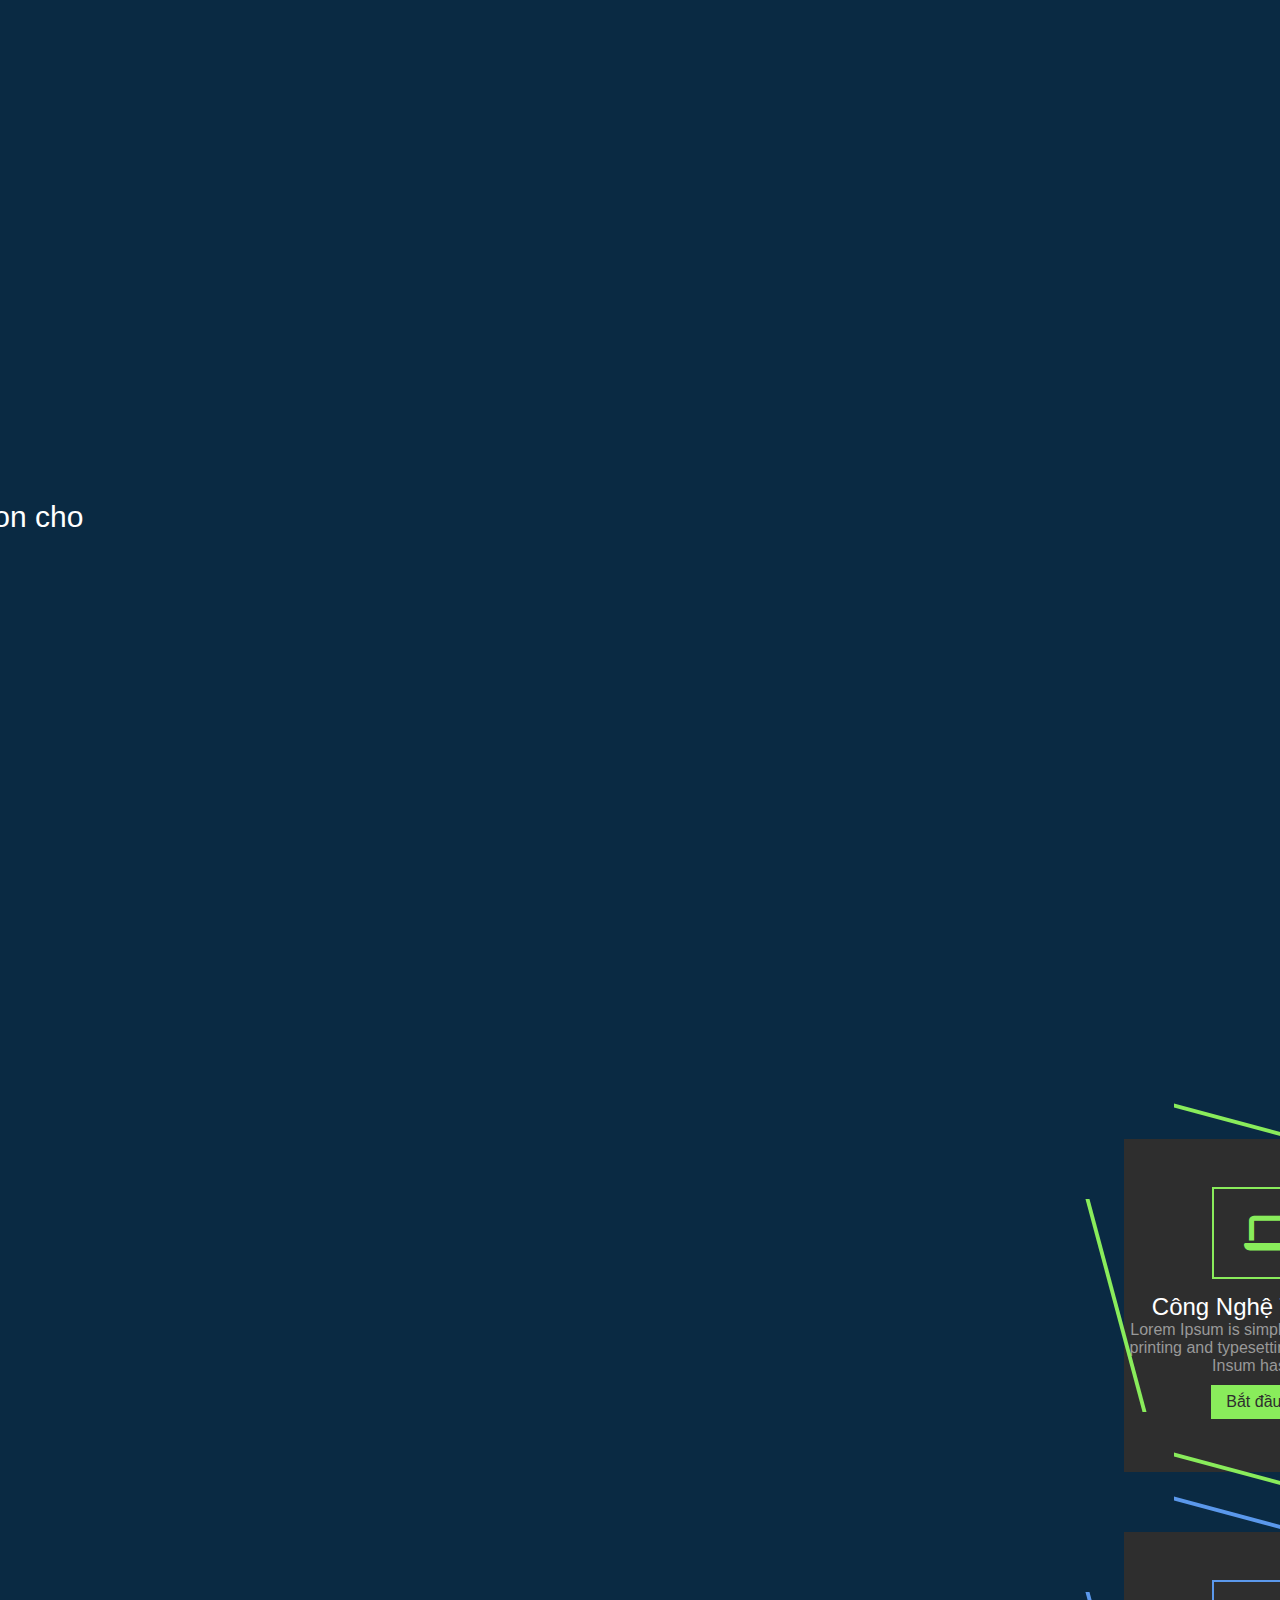
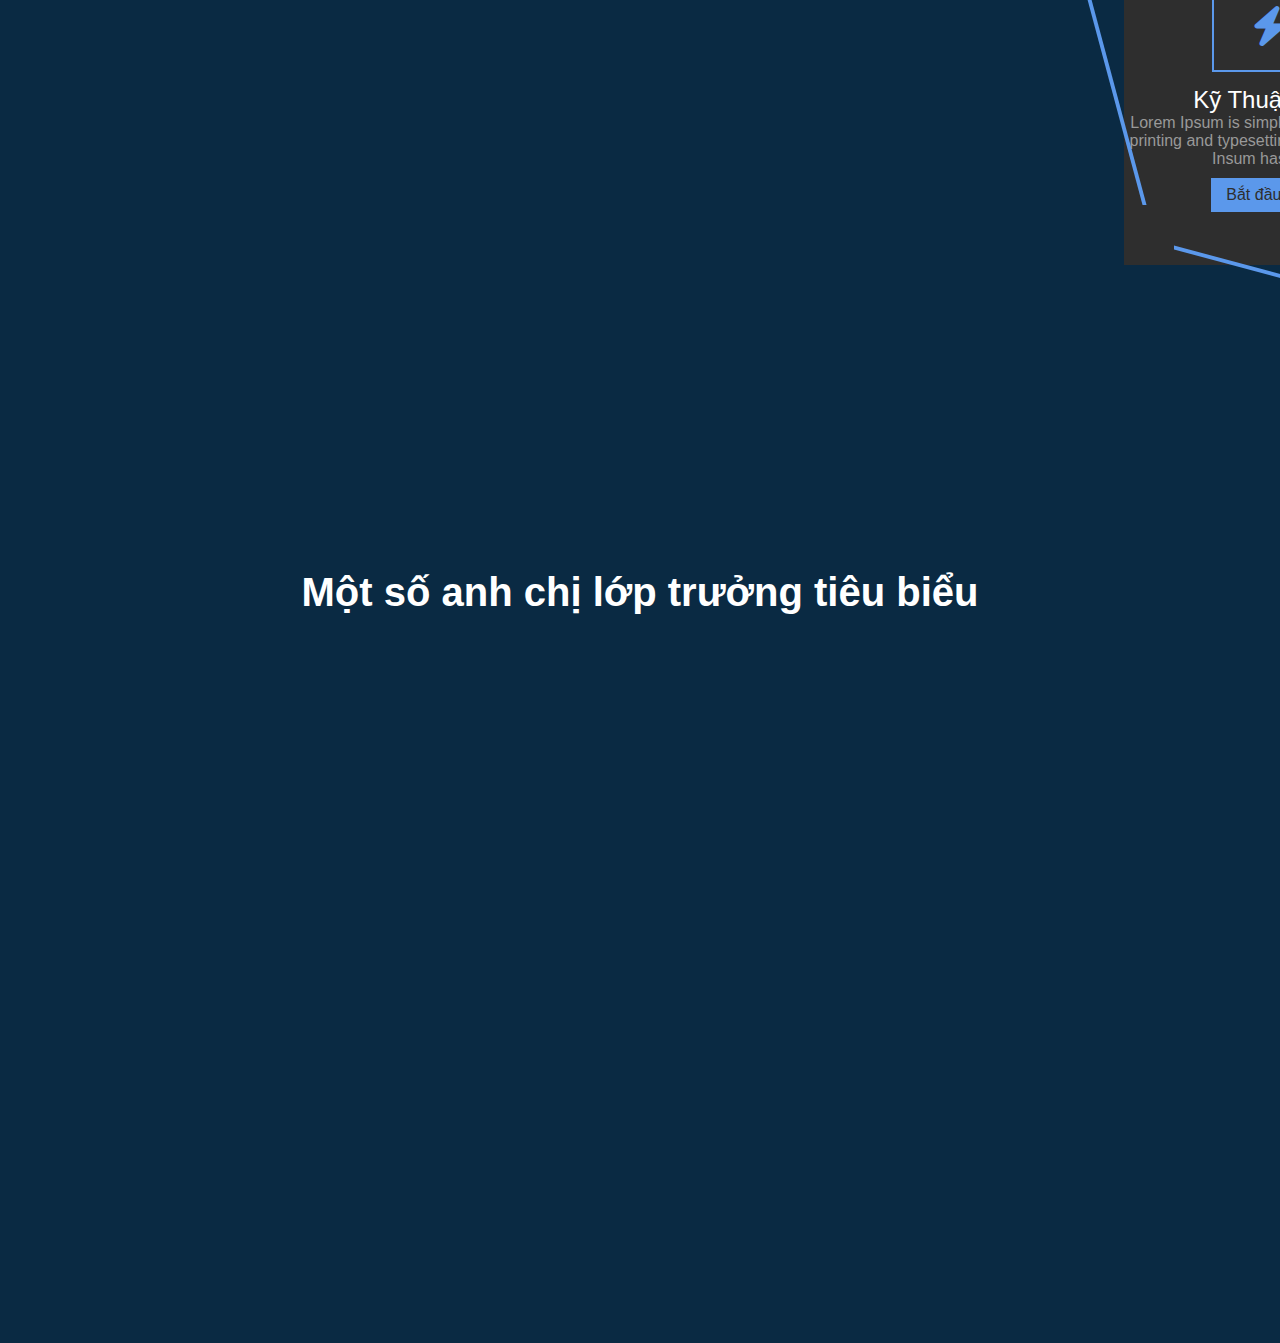
==== commit 87165dd0: "upload source code 5" ====
--- a/index.html
+++ b/index.html
@@ -9,7 +9,7 @@
     </head>
     <body>
         <!-- heading beautiful-layout -->
-        <section class="heading-top left-to-right show-on-scroll" style="height: 50vh;">
+        <section class="heading-top left-to-right show-on-scroll">
             <h1 >QBOOK ACADEMY</h1>
             <h1>Social Media Web For Students</h1>
             <div class="description">Day 16 tu duy viet thuat toan don gian chi 15 phut ai cung tu code dc animation cho rieng minh</div>
@@ -21,8 +21,8 @@
                     <p>Chúng tôi sẽ cung câp cho bạn một vài kiến thức có ích trong quá trình học của bạn. 
                         Nó chắc chắn sẽ giúp ích cho bạn rất nhiều trong quá trình học </p>
             </div>
-            <div class="container-course colum-6 show-on-scroll right-to-left">
-                <div class="box" style="--clr: #89ec5b;">
+            <div class="container-course colum-6">
+                <div class="box show-on-scroll right-to-left" style="--clr: #89ec5b;">
                     <div class="content-cs">
                         <div class="icon-cs"><i class="fa-solid fa-laptop"></i></div>
                         <div class="text-cs">
@@ -33,7 +33,7 @@
                     </div>
                 </div>
                 
-                <div class="box" style="--clr: #eb5ae5;">
+                <div class="box show-on-scroll right-to-left" style="--clr: #eb5ae5;">
                     <div class="content-cs">
                         <div class="icon-cs"><i class="fa-solid fa-calculator"></i></div>
                         <div class="text-cs">
@@ -44,7 +44,7 @@
                     </div>
                 </div>
                 
-                <div class="box" style="--clr: #5b98eb;">
+                <div class="box show-on-scroll right-to-left" style="--clr: #5b98eb;">
                     <div class="content-cs">
                         <div class="icon-cs"><i class="fa-solid fa-bolt"></i></div>
                         <div class="text-cs">
@@ -54,7 +54,7 @@
                         </div>
                     </div>
                 </div>
-                <div class="box" style="--clr: #e2ad30;">
+                <div class="box show-on-scroll right-to-left" style="--clr: #e2ad30;">
                     <div class="content-cs">
                         <div class="icon-cs"><i class="fa-solid fa-bolt"></i></div>
                         <div class="text-cs">
--- a/access/styles.css
+++ b/access/styles.css
@@ -11,6 +11,7 @@
 .heading-top {
     color: #fff;
     margin: 30% 0 0 10%;
+    height: 50vh;
 }
 .heading-top h1 {
     font-size: 50px;
@@ -303,8 +304,11 @@
 }
 /* Mobile: width < 740px */
 @media only screen and (max-width: 46.1875em) {
-    #text-hu {
-        font-size: 40px;
+    body {
+        margin-left: -8px;
+    }
+    .heading-top {
+        height: 100vh;
     }
     .text-introduce {
         font-size: 20px;
@@ -343,13 +347,12 @@
         font-size: 16px;
         margin-bottom: 30%;
     }
-    
+    .left-to-right {
+        transform: translateX(-150%);
+    }
 }
 /* Table: width >= 740px and width < 1024px */
 @media only screen and (min-width: 46.25em) and (max-width: 63.9375em) {
-    #text-hu {
-        font-size: 80px;
-    }
     .text-introduce {
         font-size: 40px;
     }
